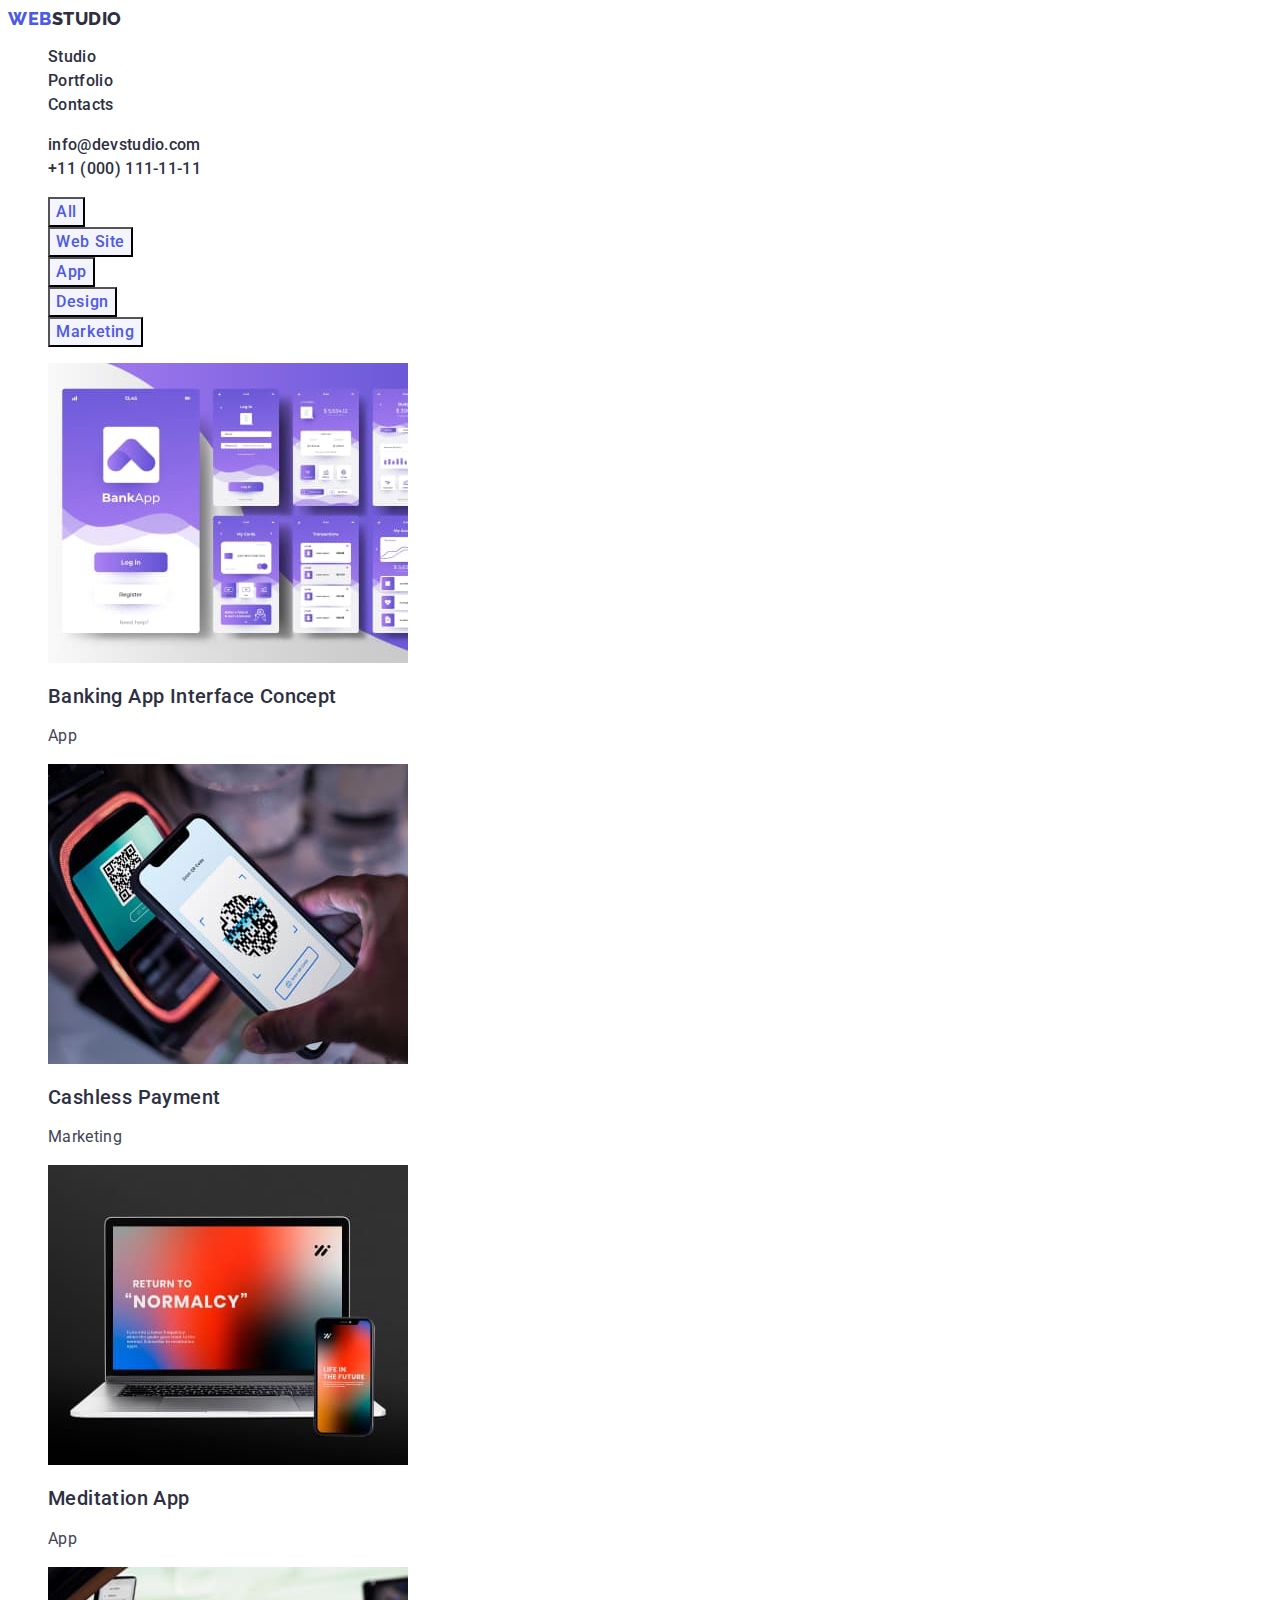
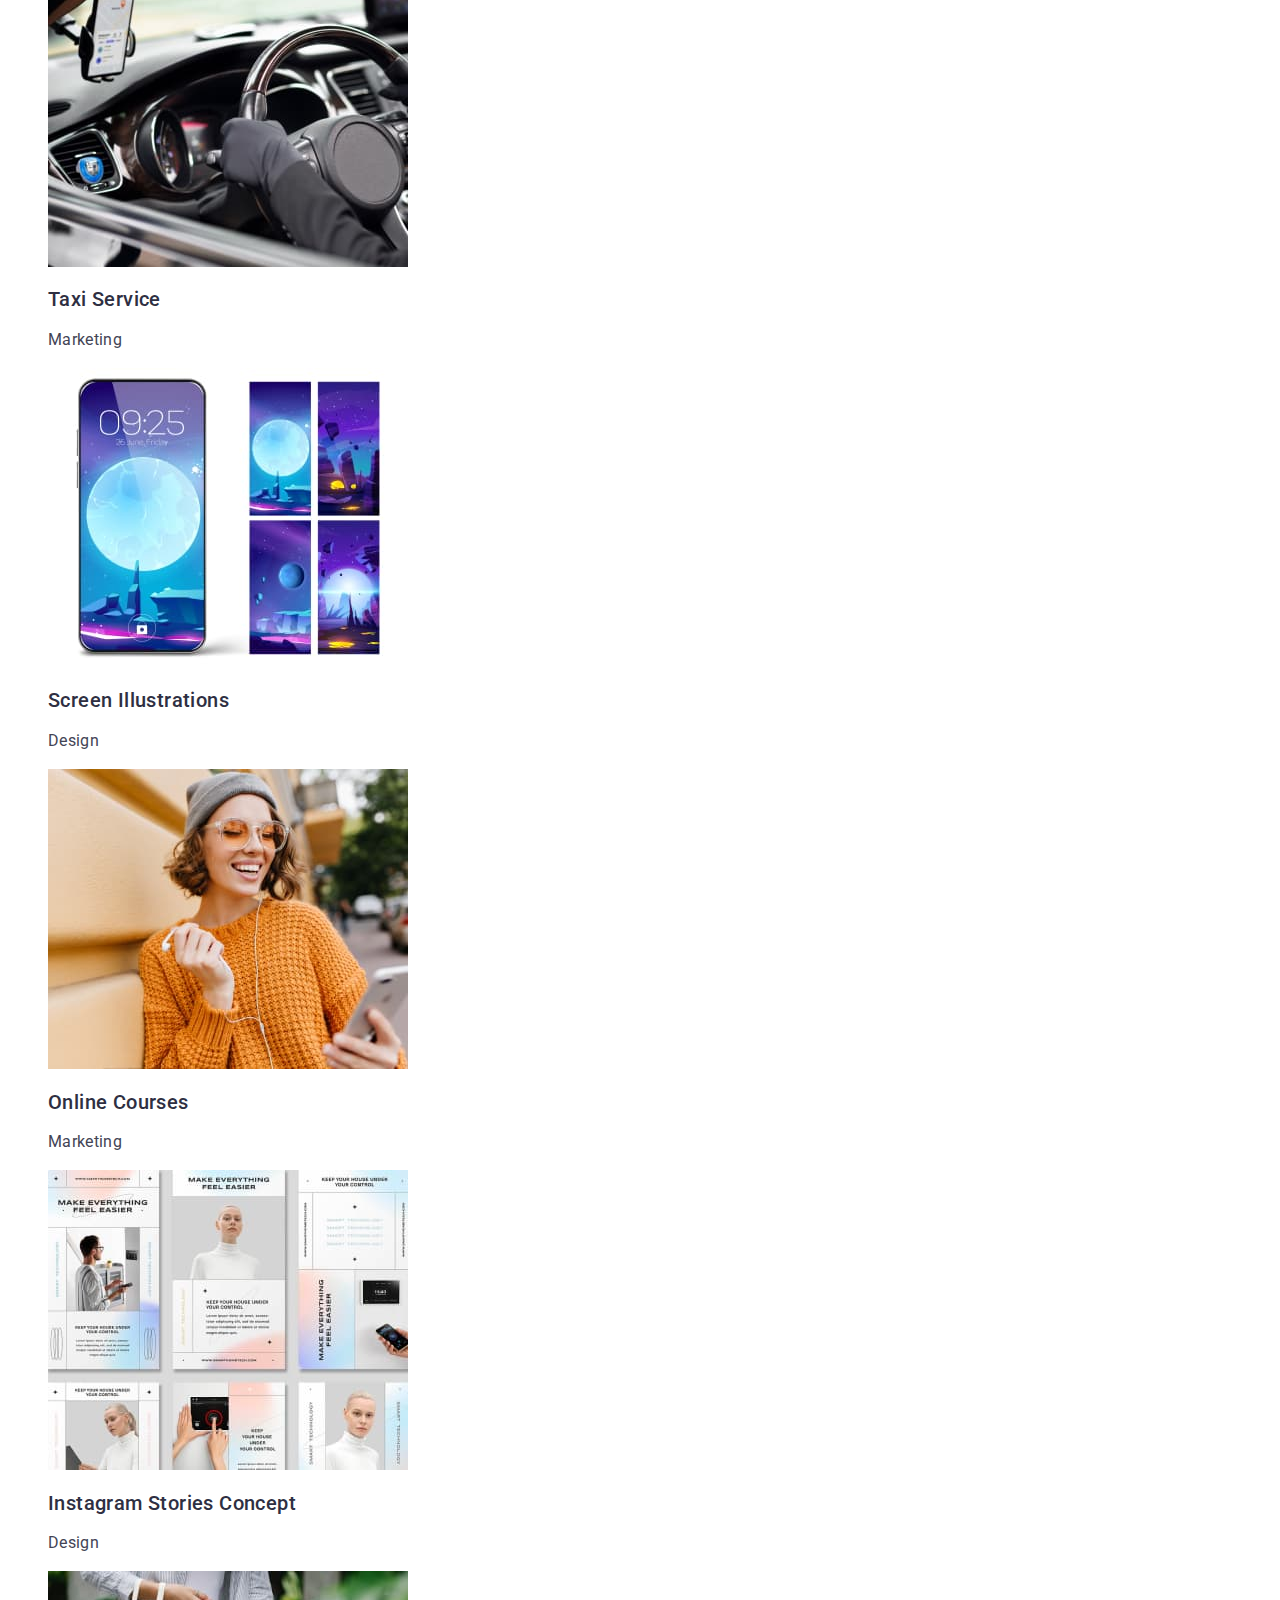
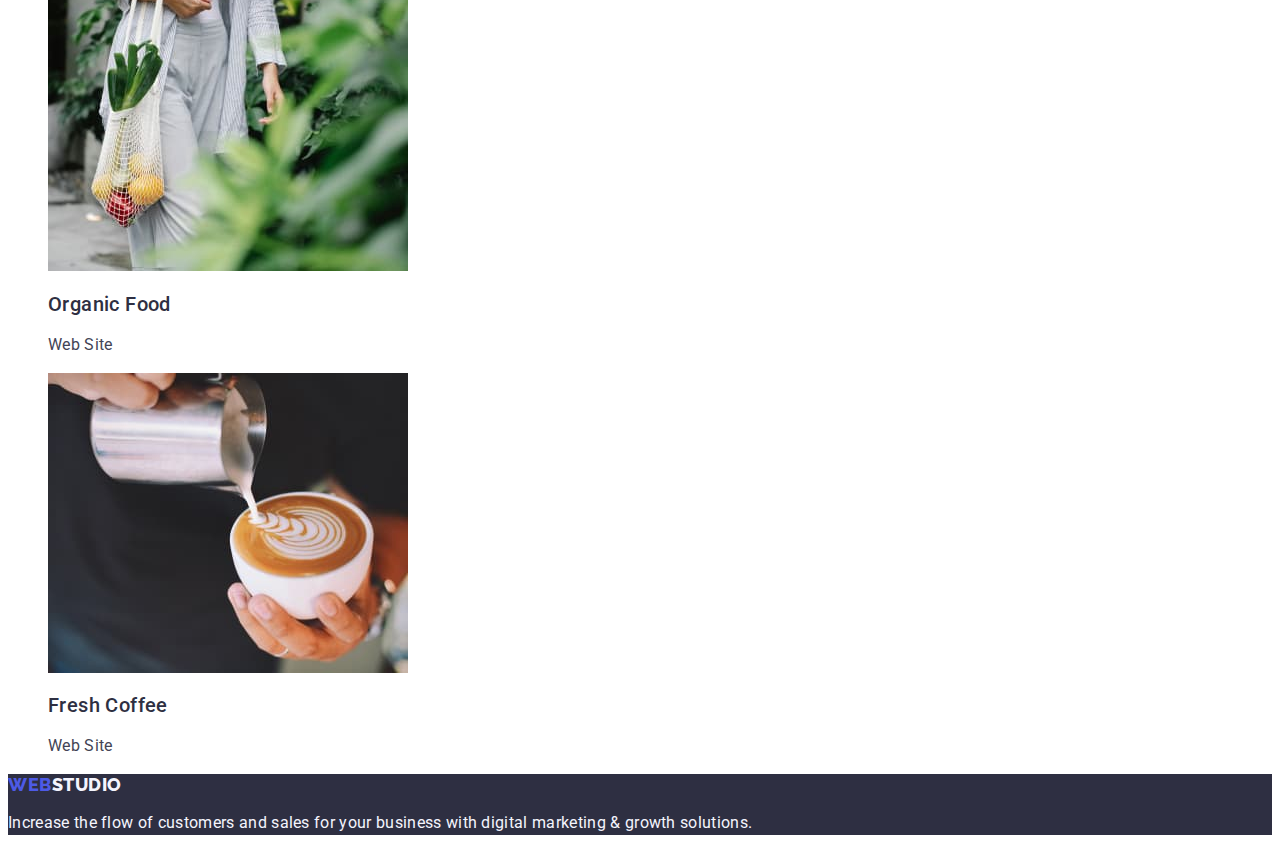
==== portfolio.html @ a1ed5e8e "more changes" ====
<!DOCTYPE html>
<html lang="en">
  <head>
    <meta charset="UTF-8" />
    <meta http-equiv="X-UA-Compatible" content="IE=edge" />
    <meta name="viewport" content="width=device-width, initial-scale=1.0" />
    <title>Document</title>
    <link rel="preconnect" href="https://fonts.googleapis.com" />
    <link rel="preconnect" href="https://fonts.gstatic.com" crossorigin />
    <link
      href="https://fonts.googleapis.com/css2?family=Raleway:wght@800&family=Roboto:wght@400;500;700;900&display=swap"
      rel="stylesheet"
    />
    <link rel="stylesheet" href="./сss/style.css" />
  </head>
  <body>
    <!-- HEADER  -->
    <header class="page-header">
      <nav class="page-navigation">
        <a class="link logo-link" href="./index.html">Web<span class="logo-part">Studio</span></a>
        <ul class="menu list">
          <li class="menu-item">
            <a class="menu-link link" href="./index.html">Studio</a>
          </li>
          <li class="menu-item">
            <a class="menu-link link" href="./portfolio.html">Portfolio</a>
          </li>
          <li class="menu-item">
            <a class="menu-link link" href="">Contacts</a>
          </li>
        </ul>
      </nav>
      <address class="address">
        <ul class="contact-info-list list">
          <li>
            <a class="menu-link mail link" href="mailto:info@devstudio.com"
              >info@devstudio.com</a
            >
          </li>
          <li>
            <a class="menu-link phone-number link" href="tel:+110001111111"
              >+11 (000) 111-11-11</a
            >
          </li>
        </ul>
      </address>
    </header>

    <!-- MAIN  -->
    <main>
      <section class="portfolio-services">
        <h1 class="main-title" hidden>Our Portfolio</h1>
        <ul class="portfolio-button-list list">
          <li class="portfolio-button-item">
            <button class="portfolio-button" type="button">All</button>
          </li>
          <li class="portfolio-button-item">
            <button class="portfolio-button" type="button">Web Site</button>
          </li>
          <li class="portfolio-button-item">
            <button class="portfolio-button" type="button">App</button>
          </li>
          <li class="portfolio-button-item">
            <button class="portfolio-button" type="button">Design</button>
          </li>
          <li class="portfolio-button-item">
            <button class="portfolio-button" type="button">Marketing</button>
          </li>
        </ul>
        <ul class="portfolio-services-list list">
          <li class="portfolio-services-list-item">
            <a class="link" href="">
              <img
                class="portfolio-image"
                src="./images/images-portfolio/row-1/banking-app.jpg"
                alt="visual sample of banking app"
                width="360"
                height="300"
              />
              <h2 class="portfolio-heading-two">
                Banking App Interface Concept
              </h2>
              <p class="description">App</p>
            </a>
          </li>
          <li class="portfolio-services-list-item">
            <a class="link" href="">
              <img
                class="portfolio-image"
                src="./images/images-portfolio/row-1/cashless-payment.jpg"
                alt="a man making payment via phone"
                width="360"
                height="300"
              />
              <h2 class="portfolio-heading-two">Cashless Payment</h2>
              <p class="description">Marketing</p>
            </a>
          </li>
          <li class="portfolio-services-list-item">
            <a class="link" href="">
              <img
                class="portfolio-image"
                src="./images/images-portfolio/row-1/meditation-app.jpg"
                alt="a picture of a laptop and a mobile phone"
                width="360"
                height="300"
              />
              <h2 class="portfolio-heading-two">Meditation App</h2>
              <p class="description">App</p>
            </a>
          </li>
          <li class="portfolio-services-list-item">
            <a class="link" href="">
              <img
                class="portfolio-image"
                src="./images/images-portfolio/row-2/taxi-service.jpg"
                alt="a picture of a steering wheel in a car"
                width="360"
                height="300"
              />
              <h2 class="portfolio-heading-two">Taxi Service</h2>
              <p class="description">Marketing</p>
            </a>
          </li>
          <li class="portfolio-services-list-item">
            <a class="link" href="">
              <img
                class="portfolio-image"
                src="./images/images-portfolio/row-2/screen-illustrations.jpg"
                alt="a picture showing different screen illustrations for a mobile phone"
                width="360"
                height="300"
              />
              <h2 class="portfolio-heading-two">Screen Illustrations</h2>
              <p class="description">Design</p>
            </a>
          </li>
          <li class="portfolio-services-list-item">
            <a class="link" href="">
              <img
                class="portfolio-image"
                src="./images/images-portfolio/row-2/online-courses.jpg"
                alt="a picture of woman holding her mobile phone"
                width="360"
                height="300"
              />
              <h2 class="portfolio-heading-two">Online Courses</h2>
              <p class="description">Marketing</p>
            </a>
          </li>
          <li class="portfolio-services-list-item">
            <a class="link" href="">
              <img
                class="portfolio-image"
                src="./images/images-portfolio/row-3/instagram-stories.jpg"
                alt="screenshots of instagram stories"
                width="360"
                height="300"
              />
              <h2 class="portfolio-heading-two">Instagram Stories Concept</h2>
              <p class="description">Design</p>
            </a>
          </li>
          <li class="portfolio-services-list-item">
            <a class="link" href="">
              <img
                class="portfolio-image"
                src="./images/images-portfolio/row-3/organic-food.jpg"
                alt="a woman carrying fresh vegetables and fruits"
                width="360"
                height="300"
              />
              <h2 class="portfolio-heading-two">Organic Food</h2>
              <p class="description">Web Site</p>
            </a>
          </li>
          <li class="portfolio-services-list-item">
            <a class="link" href="">
              <img
                class="portfolio-image"
                src="./images/images-portfolio/row-3/fresh-coffee.jpg"
                alt="a picture of a cup of coffee"
                width="360"
                height="300"
              />
              <h2 class="portfolio-heading-two">Fresh Coffee</h2>
              <p class="description">Web Site</p>
            </a>
          </li>
        </ul>
      </section>
    </main>

    <!-- FOOTER  -->
    <footer class="footer">
      <a class="link logo-link" href="./index.html"
        >Web<span class="logo-part-footer">Studio</span></a
      >
      <p class="description description-footer">
        Increase the flow of customers and sales for your business with digital
        marketing & growth solutions.
      </p>
    </footer>
  </body>
</html>
---- сss/style.css ----
:root {
 /* text colors */
  --logo-color: #4D5AE5;
  --primary-color-heading: #2E2F42;
  --secondary-color-par: #434455;
  
  /* fonts  */
  --primary-font: 'Roboto', sans-serif;
  --secondary-font: 'Raleway', sans-serif;
  
  
  /* background colors */
  --accent-color: #404BBF;
  --background-color: #FFFFFF
  
  }
  
  
  /* ============= Inherited features ============ */
  
  body {
      font-family: var(--primary-font);
      color: var(--secondary-color-par);
      background-color: var(--background-color);
      
  }
  /* ============= Default styles reset ============ */
  .list {
    list-style: none;
  }
  
  .link {
    text-decoration: none;
  }
  
  .address {
    font-style: normal 
  } 
  
  /* ================ Components ================== */
  
  .header-three {
  
  font-weight: 500;
  font-size: 20px;
  line-height: 1.2;
  letter-spacing: 0.02em;
  color: var(--primary-color-heading);
  
  }
  
  .header-three-align {
  text-align: center;
  }
  
  .description {
  font-weight: 400;
  font-size: 16px;
  line-height: 1.5;
  letter-spacing: 0.02em;
  color: var(--secondary-color-par);
  }
  
  .description-align {
    text-align: center;
  }
  
  .description-footer {
    color: #F4F4FD;
  }
  
  .logo-part-footer {
    color: #F4F4FD;
  }
  
  .logo-link {
    font-family: var(--secondary-font);
    font-style: normal;
    font-weight: 800;
    font-size: 18px;
    line-height: 1.17;
     letter-spacing: 0.03em;
    text-transform: uppercase;
      color: var(--logo-color);
    
    
    }
    
    .logo-part {
    
  font-family: var(--secondary-font);
  font-style: normal;
  font-weight: 800;
  font-size: 18px;
  line-height: 1.17;
  letter-spacing: 0.03em;
  text-transform: uppercase;
  color: var(--primary-color-heading);
  
    }
    
  
  /* =============== HEADER =============== */
  
  
  
  .menu-link {
  width: 66px;
  height: 24px;
  font-weight: 500;
  font-size: 16px;
  line-height: 1.5;
  letter-spacing: 0.02em;
  color: var(--primary-color-heading);
  }
  
  .menu-link:hover,
  .menu-link:focus {
  color: var(--accent-color);
  }
  
  .phone-number .mail {
  font-weight: 400;
  font-size: 16px;
  line-height: 1.5;
  letter-spacing: 0.02em;
  color: var(--secondary-color-par);
  
  }
  
  .phone-number:hover,
  .phone-number:focus {
    color: var(--accent-color);
  }
  
  .mail:hover,
  .mail:focus {
    color: var(--accent-color);
  }
  
  /* ============ HERO ============== */
  
  .hero {
    background-color: #2E2F42; 
  }
  
  .main-title {
    font-weight: 700;
    font-size: 56px;
    line-height: 1.07;
    text-align: center;
    letter-spacing: 0.02em;
    color: #ffffff; 
  }
  
  .hero-btn {
  font-family: var(--primary-font);
  background-color: #4D5AE5;
  font-weight: 500;
  font-size: 16px;
  line-height: 1.5;
  display: flex;
  align-items: center;
  letter-spacing: 0.04em;
  color:#ffffff;
  cursor: pointer;
  }
  
  .hero-btn:hover,
  .hero-btn:focus {
  background-color: var(--accent-color);
  color: var(--background-color);
  }
  
  /* ================= BENEFITS ================= */
  
  /* ==================== Our Works ==================== */
  .header-two {
  font-weight: 700;
  font-size: 36px;
  line-height: 1.11;
  text-align: center;
  letter-spacing: 0.02em;
  text-transform: capitalize;
  color: var(--primary-color-heading);
  }
  
  /* ================ Our Employees ================ */
  .section-employees {
    background-color: #F4F4FD;
  }
  
  .section-employee-list-item {
    background-color: #FFFFFF;
    
  }
  
  /* =================== FOOTER ================== */
  .footer {
    background-color: #2E2F42; 
  }
  
  /* ************** PORTFOLIO PAGE ************** */
  
  .portfolio-button {
  font-family: var(--primary-font);
  background-color: #F4F4FD;;
  font-weight: 500;
  font-size: 16px;
  line-height: 1.5;
  display: flex;
  align-items: center;
  text-align: center;
  letter-spacing: 0.04em;
  color: #4D5AE5;
  cursor: pointer;
  }
  
  .portfolio-button:hover,
  .portfolio-button:focus {
    background-color: var(--accent-color);
    color: var(--background-color);
  }
  
  .portfolio-heading-two {
  font-weight: 500;
  font-size: 20px;
  line-height: 1.2;
  letter-spacing: 0.02em;
  color: var(--primary-color-heading);
  }
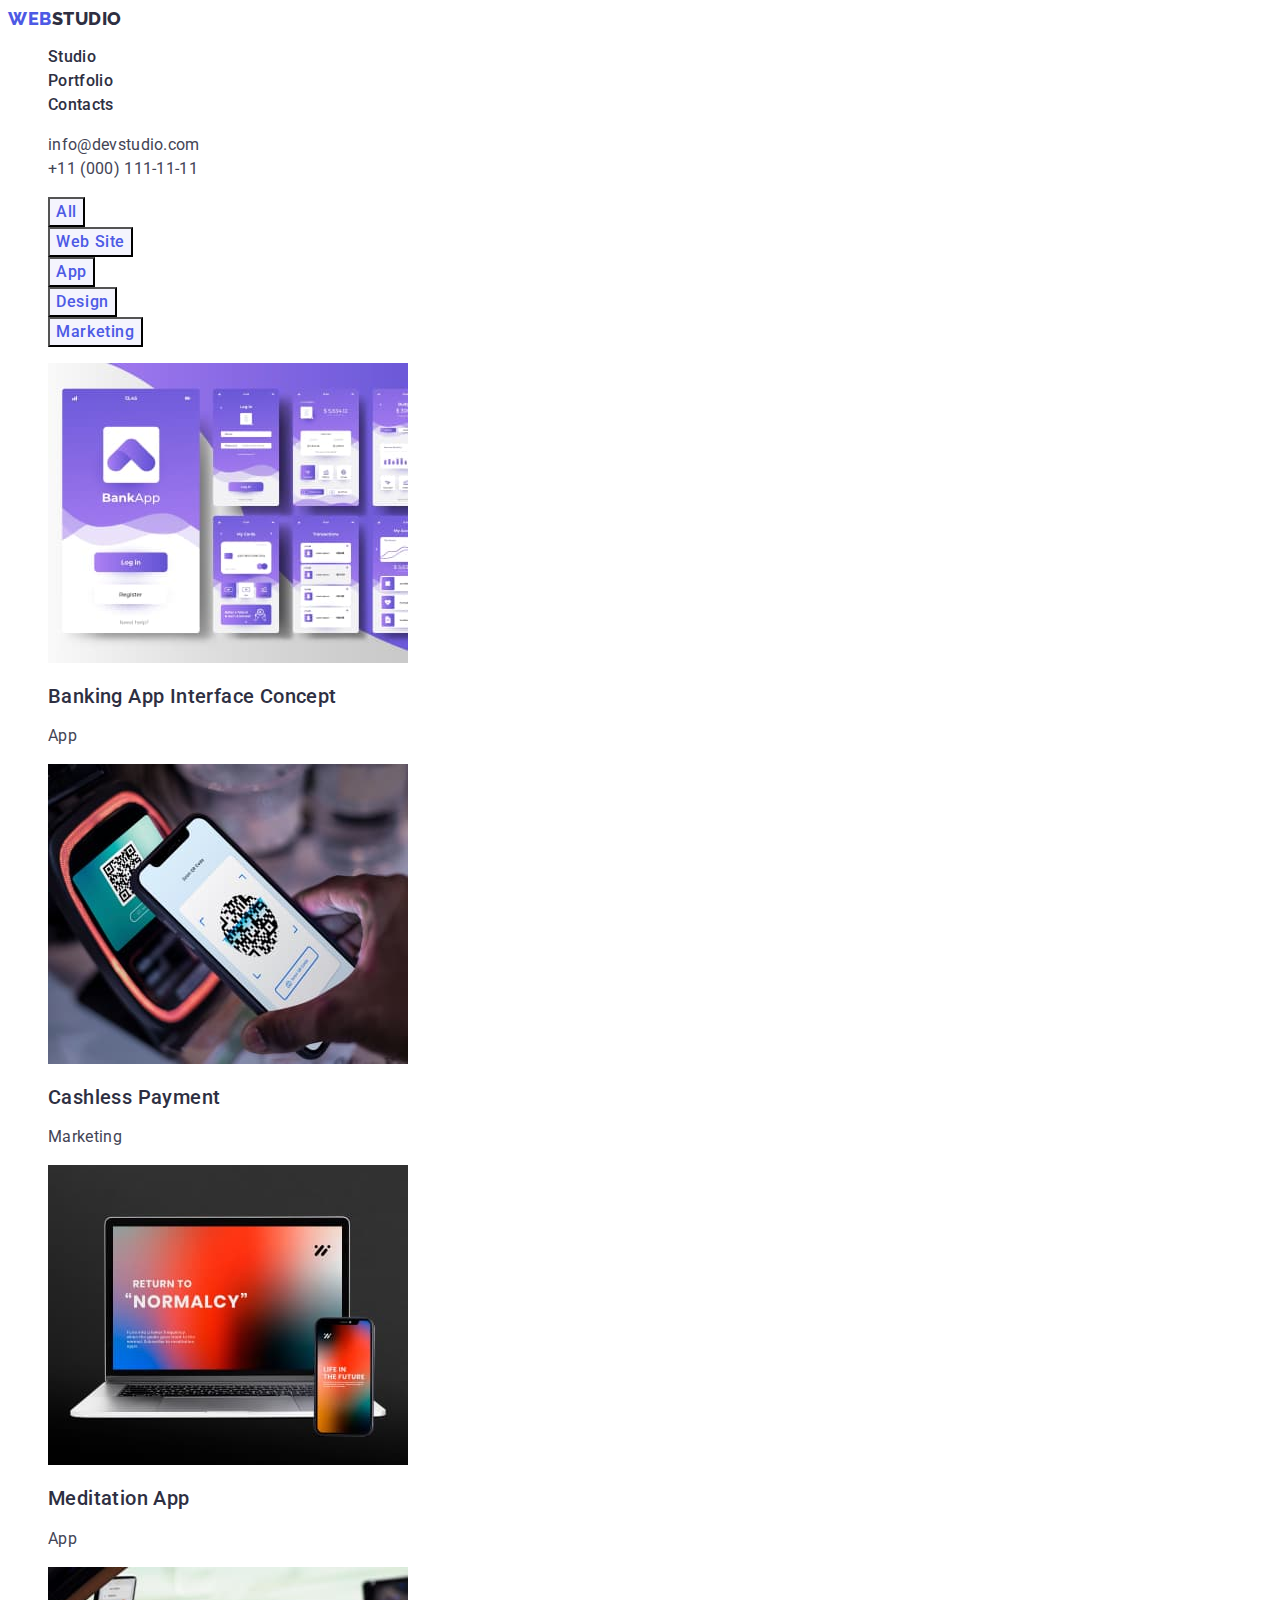
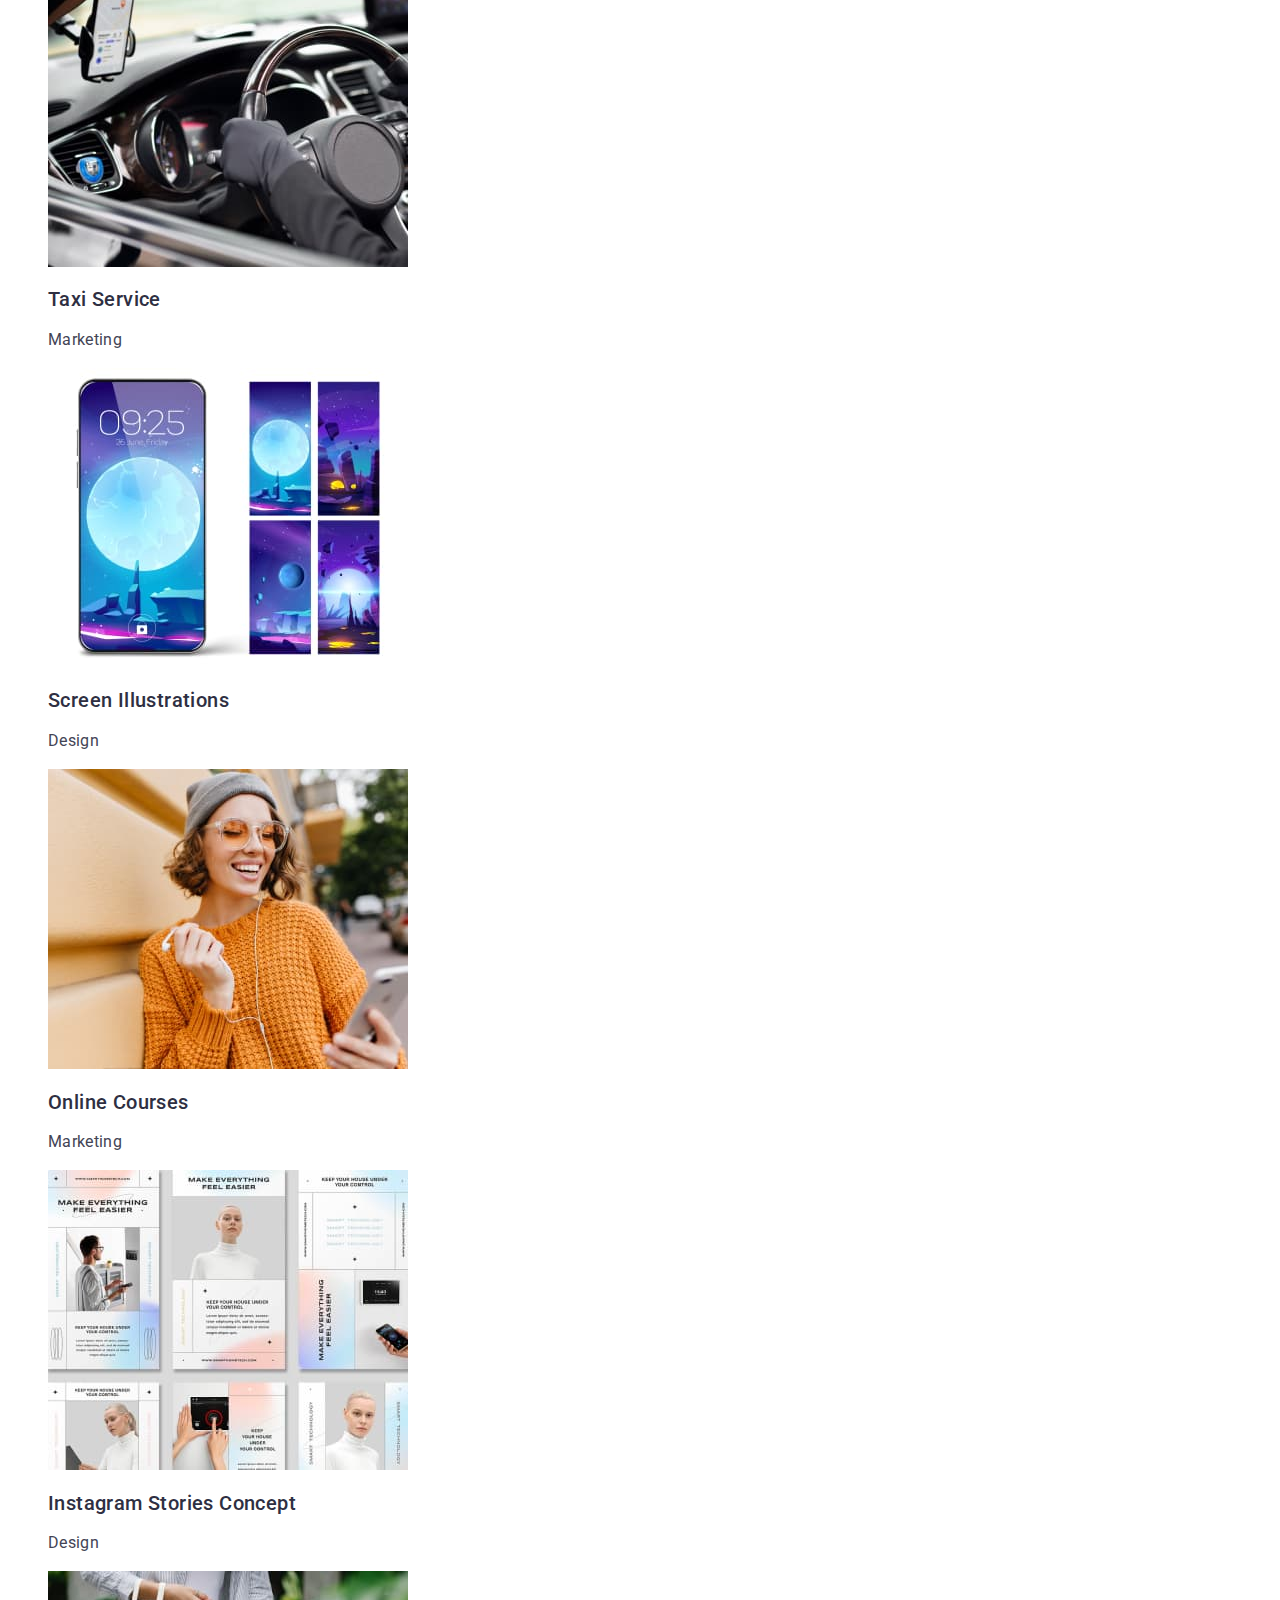
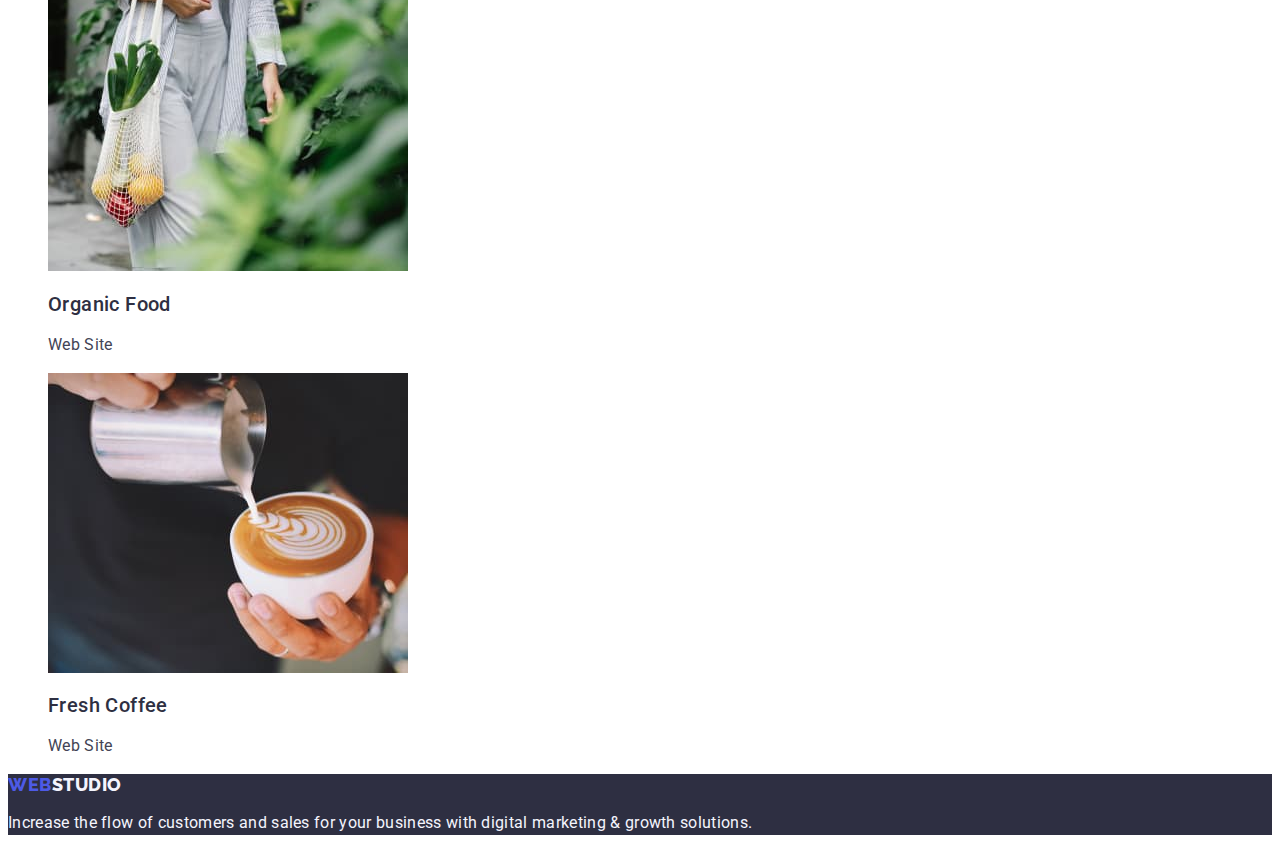
==== commit a4843209: "changessss" ====
--- a/portfolio.html
+++ b/portfolio.html
@@ -11,7 +11,7 @@
       href="https://fonts.googleapis.com/css2?family=Raleway:wght@800&family=Roboto:wght@400;500;700;900&display=swap"
       rel="stylesheet"
     />
-    <link rel="stylesheet" href="./сss/style.css" />
+    <link rel="stylesheet" href="./сss/styles.css" />
   </head>
   <body>
     <!-- HEADER  -->
--- a/сss/styles.css
+++ b/сss/styles.css
@@ -0,0 +1,239 @@
+ 
+ :root {
+ /* text colors */
+  --logo-color: #4D5AE5;
+  --primary-color-heading: #2E2F42;
+  --secondary-color-par: #434455;
+  
+  /* fonts  */
+  --primary-font: 'Roboto', sans-serif;
+  --secondary-font: 'Raleway', sans-serif;
+  
+  
+  /* background colors */
+  --accent-color: #404BBF;
+  --background-color: #FFFFFF
+  
+  }
+  
+  
+  /* ============= Inherited features ============ */
+  
+  body {
+      font-family: var(--primary-font);
+      color: var(--secondary-color-par);
+      background-color: var(--background-color);
+      
+  }
+  /* ============= Default styles reset ============ */
+  .list {
+    list-style: none;
+  }
+  
+  .link {
+    text-decoration: none;
+  }
+  
+  .address {
+    font-style: normal 
+  } 
+  
+  /* ================ Components ================== */
+  
+  .header-three {
+  
+  font-weight: 500;
+  font-size: 20px;
+  line-height: 1.2;
+  letter-spacing: 0.02em;
+  color: var(--primary-color-heading);
+  
+  }
+  
+  .header-three-align {
+  text-align: center;
+  }
+  
+  .description {
+  font-weight: 400;
+  font-size: 16px;
+  line-height: 1.5;
+  letter-spacing: 0.02em;
+  color: var(--secondary-color-par);
+  }
+  
+  .description-align {
+    text-align: center;
+  }
+  
+  .description-footer {
+    color: #F4F4FD;
+  }
+  
+  .logo-part-footer {
+    color: #F4F4FD;
+  }
+  
+  .logo-link {
+    font-family: var(--secondary-font);
+    font-style: normal;
+    font-weight: 800;
+    font-size: 18px;
+    line-height: 1.17;
+     letter-spacing: 0.03em;
+    text-transform: uppercase;
+      color: var(--logo-color);
+    
+    
+    }
+    
+    .logo-part {
+    
+  font-family: var(--secondary-font);
+  font-style: normal;
+  font-weight: 800;
+  font-size: 18px;
+  line-height: 1.17;
+  letter-spacing: 0.03em;
+  text-transform: uppercase;
+  color: var(--primary-color-heading);
+  
+    }
+    
+  
+  /* =============== HEADER =============== */
+  
+  
+  
+  .menu-link {
+  width: 66px;
+  height: 24px;
+  font-weight: 500;
+  font-size: 16px;
+  line-height: 1.5;
+  letter-spacing: 0.02em;
+  color: var(--primary-color-heading);
+  }
+  
+  .menu-link:hover,
+  .menu-link:focus {
+  color: var(--accent-color);
+  }
+  
+  .phone-number, .mail {
+  font-weight: 400;
+  font-size: 16px;
+  line-height: 1.5;
+  letter-spacing: 0.02em;
+  color: var(--secondary-color-par);
+  
+  }
+  
+  .phone-number:hover,
+  .phone-number:focus {
+    color: var(--accent-color);
+  }
+  
+  .mail:hover,
+  .mail:focus {
+    color: var(--accent-color);
+  }
+  
+  /* ============ HERO ============== */
+  
+  .hero {
+    background-color: #2E2F42; 
+  }
+  
+  .main-title {
+    font-weight: 700;
+    font-size: 56px;
+    line-height: 1.07;
+    text-align: center;
+    letter-spacing: 0.02em;
+    color: #ffffff; 
+  }
+  
+  .hero-btn {
+  font-family: var(--primary-font);
+  background-color: #4D5AE5;
+  font-weight: 500;
+  font-size: 16px;
+  line-height: 1.5;
+  display: flex;
+  align-items: center;
+  letter-spacing: 0.04em;
+  color:#ffffff;
+  cursor: pointer;
+  }
+  
+  .hero-btn:hover,
+  .hero-btn:focus {
+  background-color: var(--accent-color);
+  color: var(--background-color);
+  }
+  
+  /* ================= BENEFITS ================= */
+  
+  /* ==================== Our Works ==================== */
+  .header-two {
+  font-weight: 700;
+  font-size: 36px;
+  line-height: 1.11;
+  text-align: center;
+  letter-spacing: 0.02em;
+  text-transform: capitalize;
+  color: var(--primary-color-heading);
+  }
+  
+  /* ================ Our Employees ================ */
+  .section-employees {
+    background-color: #F4F4FD;
+  }
+  
+  .section-employee-list-item {
+    background-color: #FFFFFF;
+    
+  }
+  
+  /* =================== FOOTER ================== */
+  .footer {
+    background-color: #2E2F42; 
+  }
+  
+  /* ************** PORTFOLIO PAGE ************** */
+  
+  .portfolio-button {
+  font-family: var(--primary-font);
+  background-color: #F4F4FD;;
+  font-weight: 500;
+  font-size: 16px;
+  line-height: 1.5;
+  display: flex;
+  align-items: center;
+  text-align: center;
+  letter-spacing: 0.04em;
+  color: #4D5AE5;
+  cursor: pointer;
+  }
+  
+  .portfolio-button:hover,
+  .portfolio-button:focus {
+    background-color: var(--accent-color);
+    color: var(--background-color);
+  }
+  
+  .portfolio-heading-two {
+  font-weight: 500;
+  font-size: 20px;
+  line-height: 1.2;
+  letter-spacing: 0.02em;
+  color: var(--primary-color-heading);
+  }
+  
+  
+  
+  
+  
+  
+  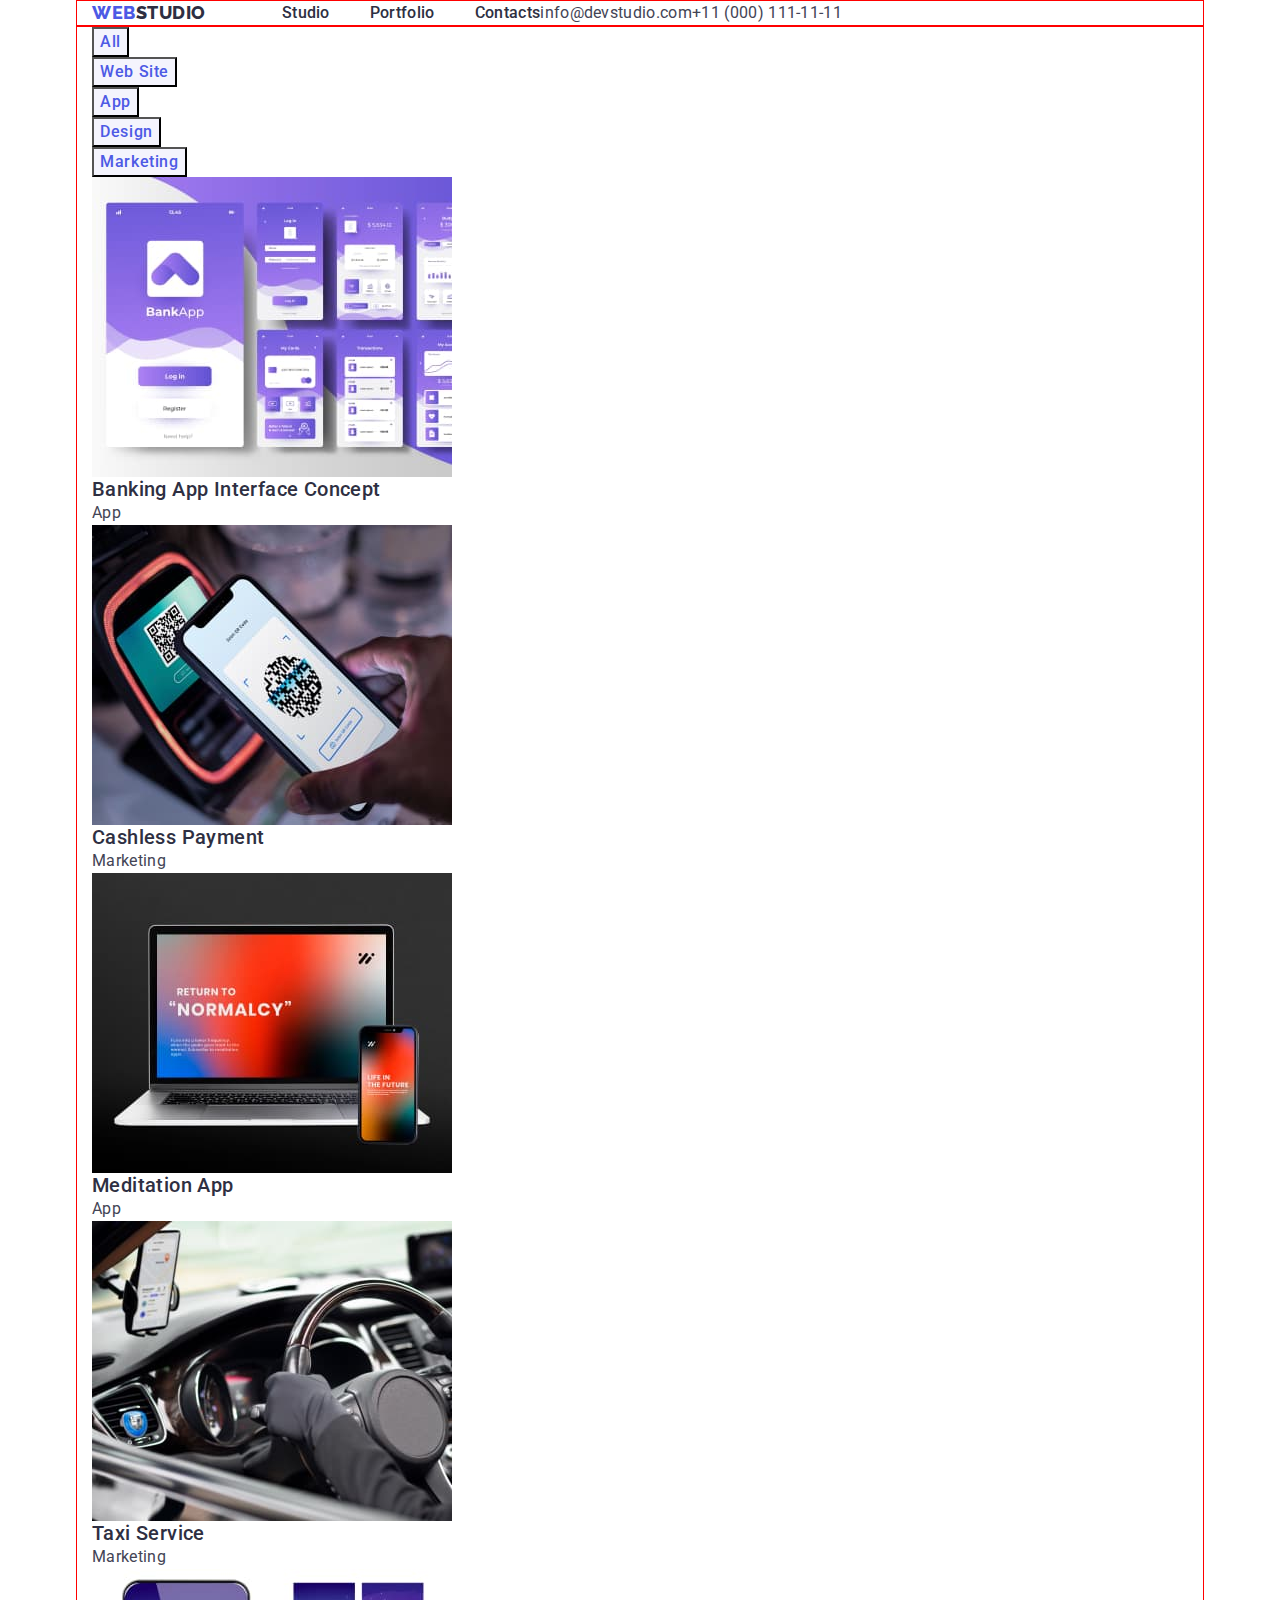
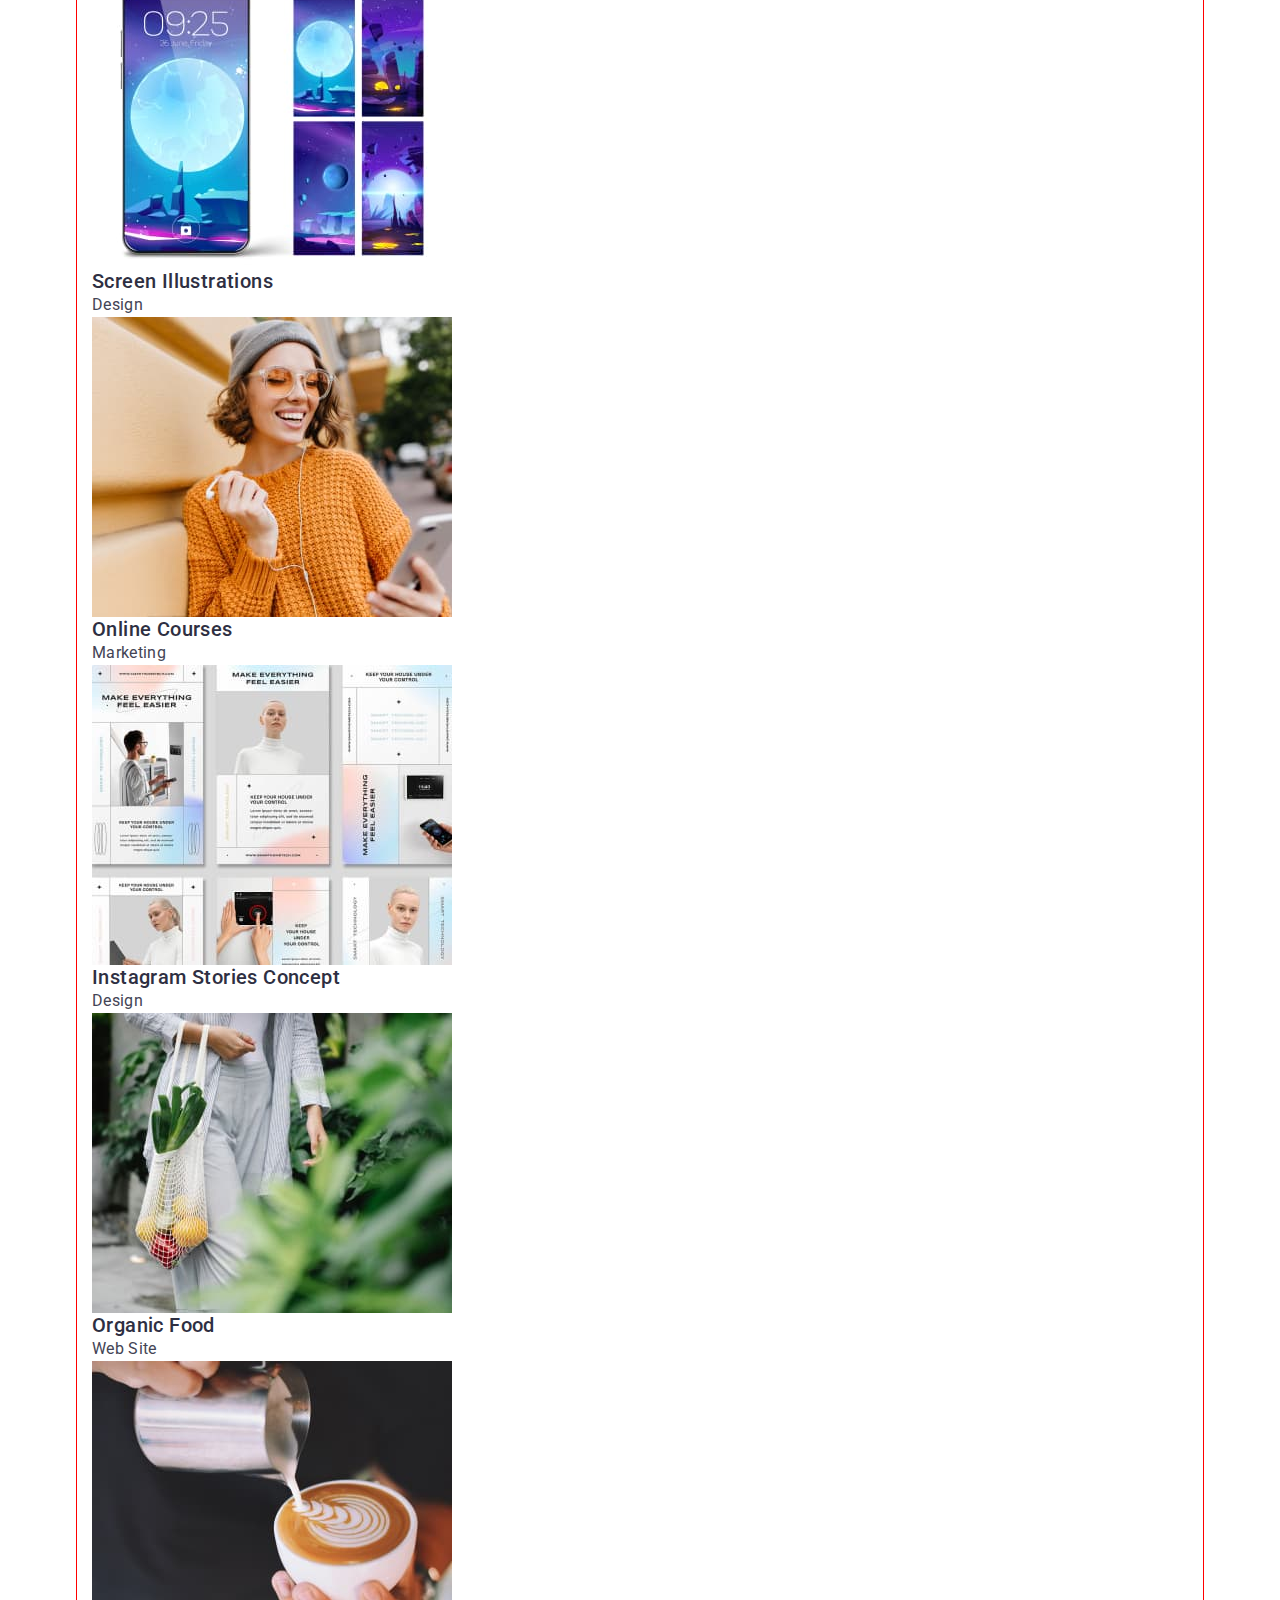
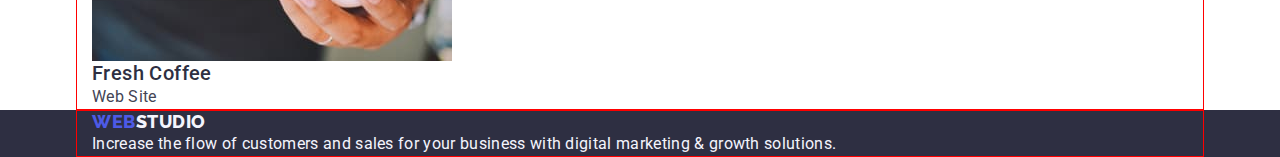
==== commit 3666aeb3: "header" ====
--- a/portfolio.html
+++ b/portfolio.html
@@ -11,13 +11,20 @@
       href="https://fonts.googleapis.com/css2?family=Raleway:wght@800&family=Roboto:wght@400;500;700;900&display=swap"
       rel="stylesheet"
     />
-    <link rel="stylesheet" href="./сss/styles.css" />
+    <link
+      rel="stylesheet"
+      href="https://cdn.jsdelivr.net/npm/modern-normalize@1.1.0/modern-normalize.min.css"
+    />
+    <link rel="stylesheet" href="./css/styles.css" />
   </head>
   <body>
     <!-- HEADER  -->
     <header class="page-header">
+     <div class="container page-header-container">
       <nav class="page-navigation">
-        <a class="link logo-link" href="./index.html">Web<span class="logo-part">Studio</span></a>
+        <a class="link logo-link" href="./index.html"
+          >Web<span class="logo-part">Studio</span></a
+        >
         <ul class="menu list">
           <li class="menu-item">
             <a class="menu-link link" href="./index.html">Studio</a>
@@ -31,24 +38,26 @@
         </ul>
       </nav>
       <address class="address">
-        <ul class="contact-info-list list">
+        <ul class="menu list">
           <li>
-            <a class="menu-link mail link" href="mailto:info@devstudio.com"
+            <a class="contact-info link" href="mailto:info@devstudio.com"
               >info@devstudio.com</a
             >
           </li>
           <li>
-            <a class="menu-link phone-number link" href="tel:+110001111111"
+            <a class="contact-info link" href="tel:+110001111111"
               >+11 (000) 111-11-11</a
             >
           </li>
         </ul>
       </address>
+    </div>
     </header>
 
     <!-- MAIN  -->
     <main>
       <section class="portfolio-services">
+        <div class="container">
         <h1 class="main-title" hidden>Our Portfolio</h1>
         <ul class="portfolio-button-list list">
           <li class="portfolio-button-item">
@@ -188,11 +197,13 @@
             </a>
           </li>
         </ul>
+      </div>
       </section>
     </main>
 
     <!-- FOOTER  -->
     <footer class="footer">
+      <div class="container">
       <a class="link logo-link" href="./index.html"
         >Web<span class="logo-part-footer">Studio</span></a
       >
@@ -200,6 +211,8 @@
         Increase the flow of customers and sales for your business with digital
         marketing & growth solutions.
       </p>
+    </div>
     </footer>
+
   </body>
 </html>
--- a/css/styles.css
+++ b/css/styles.css
@@ -0,0 +1,292 @@
+ 
+ :root {
+ /* text colors */
+  --logo-color: #4D5AE5;
+  --primary-color-heading: #2E2F42;
+  --secondary-color-par: #434455;
+  
+  /* fonts  */
+  --primary-font: 'Roboto', sans-serif;
+  --secondary-font: 'Raleway', sans-serif;
+  
+  
+  /* background colors */
+  --accent-color: #404BBF;
+  --background-color: #FFFFFF
+  
+  }
+  
+  
+  /* ============= Inherited features ============ */
+  
+  body {
+      font-family: var(--primary-font);
+      color: var(--secondary-color-par);
+      background-color: var(--background-color);
+      
+  }
+  /* ============= Default styles reset ============ */
+  .list {
+    list-style: none;
+  }
+  
+  .link {
+    text-decoration: none;
+  }
+  
+  .address {
+    font-style: normal 
+  } 
+
+  h1,
+  h2,
+  h3,
+  h4,
+  h5,
+  h6,
+  p {
+    margin-top: 0;
+    margin-bottom: 0;
+  }
+
+  ol,
+  ul {
+    margin-top: 0;
+    margin-bottom: 0;
+    padding-left: 0;
+  }
+
+  img {
+    display: block;
+  }
+
+  button {
+    cursor: pointer;
+  }
+
+  .container {
+    width: 1128px;
+    margin-left: auto;
+    margin-right: auto;
+    padding-left: 15px;
+    padding-right: 15px;
+    border: 1px red solid;
+  }
+  
+  /* ================ Components ================== */
+  
+  .header-three {
+  
+  font-weight: 500;
+  font-size: 20px;
+  line-height: 1.2;
+  letter-spacing: 0.02em;
+  color: var(--primary-color-heading);
+  
+  }
+  
+  .header-three-align {
+  text-align: center;
+  }
+  
+  .description {
+  font-weight: 400;
+  font-size: 16px;
+  line-height: 1.5;
+  letter-spacing: 0.02em;
+  color: var(--secondary-color-par);
+  }
+  
+  .description-align {
+    text-align: center;
+  }
+  
+  .description-footer {
+    color: #F4F4FD;
+  }
+  
+  .logo-part-footer {
+    color: #F4F4FD;
+  }
+  
+  .logo-link {
+    font-family: var(--secondary-font);
+    font-style: normal;
+    font-weight: 800;
+    font-size: 18px;
+    line-height: 1.17;
+    letter-spacing: 0.03em;
+    text-transform: uppercase;
+    color: var(--logo-color);
+    
+    
+    }
+    
+    .logo-part {
+    
+  font-family: var(--secondary-font);
+  font-style: normal;
+  font-weight: 800;
+  font-size: 18px;
+  line-height: 1.17;
+  letter-spacing: 0.03em;
+  text-transform: uppercase;
+  color: var(--primary-color-heading);
+  
+    }
+    
+  
+  /* =============== HEADER =============== */
+  
+  .page-header-container {
+    display: flex;
+    align-items: center;
+  }
+
+  .page-navigation {
+    display: flex;
+    align-items: center;
+  }
+
+  .menu {
+    display: flex;
+    align-items: center;
+     }
+
+     .logo-link {
+      margin-right: 76px;
+     }
+
+     .menu-item:not(:last-child) {
+      margin-right: 40px;
+     }
+
+ 
+  .menu-link {
+  width: 66px;
+  height: 24px;
+  font-weight: 500;
+  font-size: 16px;
+  line-height: 1.5;
+  letter-spacing: 0.02em;
+  color: var(--primary-color-heading);
+  }
+  
+  .menu-link:hover,
+  .menu-link:focus {
+  color: var(--accent-color);
+  }
+  
+  .contact-info {
+  font-weight: 400;
+  font-size: 16px;
+  line-height: 1.5;
+  letter-spacing: 0.02em;
+  color: var(--secondary-color-par);
+ 
+  
+  }
+  
+  .contact-info:hover,
+  .contact-info:focus {
+    color: var(--accent-color);
+  }
+    
+  /* ============ HERO ============== */
+  
+  .hero {
+    background-color: #2E2F42; 
+  }
+  
+  .main-title {
+    font-weight: 700;
+    font-size: 56px;
+    line-height: 1.07;
+    text-align: center;
+    letter-spacing: 0.02em;
+    color: #ffffff; 
+  }
+  
+  .hero-btn {
+  font-family: var(--primary-font);
+  background-color:  #4D5AE5;
+  font-weight: 500;
+  font-size: 16px;
+  line-height: 1.5;
+  display: flex;
+  align-items: center;
+  letter-spacing: 0.04em;
+  color:#ffffff;
+ 
+  }
+  
+  .hero-btn:hover,
+  .hero-btn:focus {
+  background-color: var(--accent-color);
+  color: var(--background-color);
+  }
+  
+  /* ================= BENEFITS ================= */
+  
+  /* ==================== Our Works ==================== */
+  .header-two {
+  font-weight: 700;
+  font-size: 36px;
+  line-height: 1.11;
+  text-align: center;
+  letter-spacing: 0.02em;
+  text-transform: capitalize;
+  color: var(--primary-color-heading);
+  }
+  
+  /* ================ Our Employees ================ */
+  .section-employees {
+    background-color: #F4F4FD;
+  }
+  
+  .section-employee-list-item {
+    background-color: #FFFFFF;
+    
+  }
+  
+  /* =================== FOOTER ================== */
+  .footer {
+    background-color: #2E2F42; 
+  }
+  
+  /* ************** PORTFOLIO PAGE ************** */
+  
+  .portfolio-button {
+  font-family: var(--primary-font);
+  background-color: #F4F4FD;;
+  font-weight: 500;
+  font-size: 16px;
+  line-height: 1.5;
+  display: flex;
+  align-items: center;
+  text-align: center;
+  letter-spacing: 0.04em;
+  color: #4D5AE5;
+
+  }
+  
+  .portfolio-button:hover,
+  .portfolio-button:focus {
+    background-color: var(--accent-color);
+    color: var(--background-color);
+  }
+  
+  .portfolio-heading-two {
+  font-weight: 500;
+  font-size: 20px;
+  line-height: 1.2;
+  letter-spacing: 0.02em;
+  color: var(--primary-color-heading);
+  }
+  
+  
+  
+  
+  
+  
+  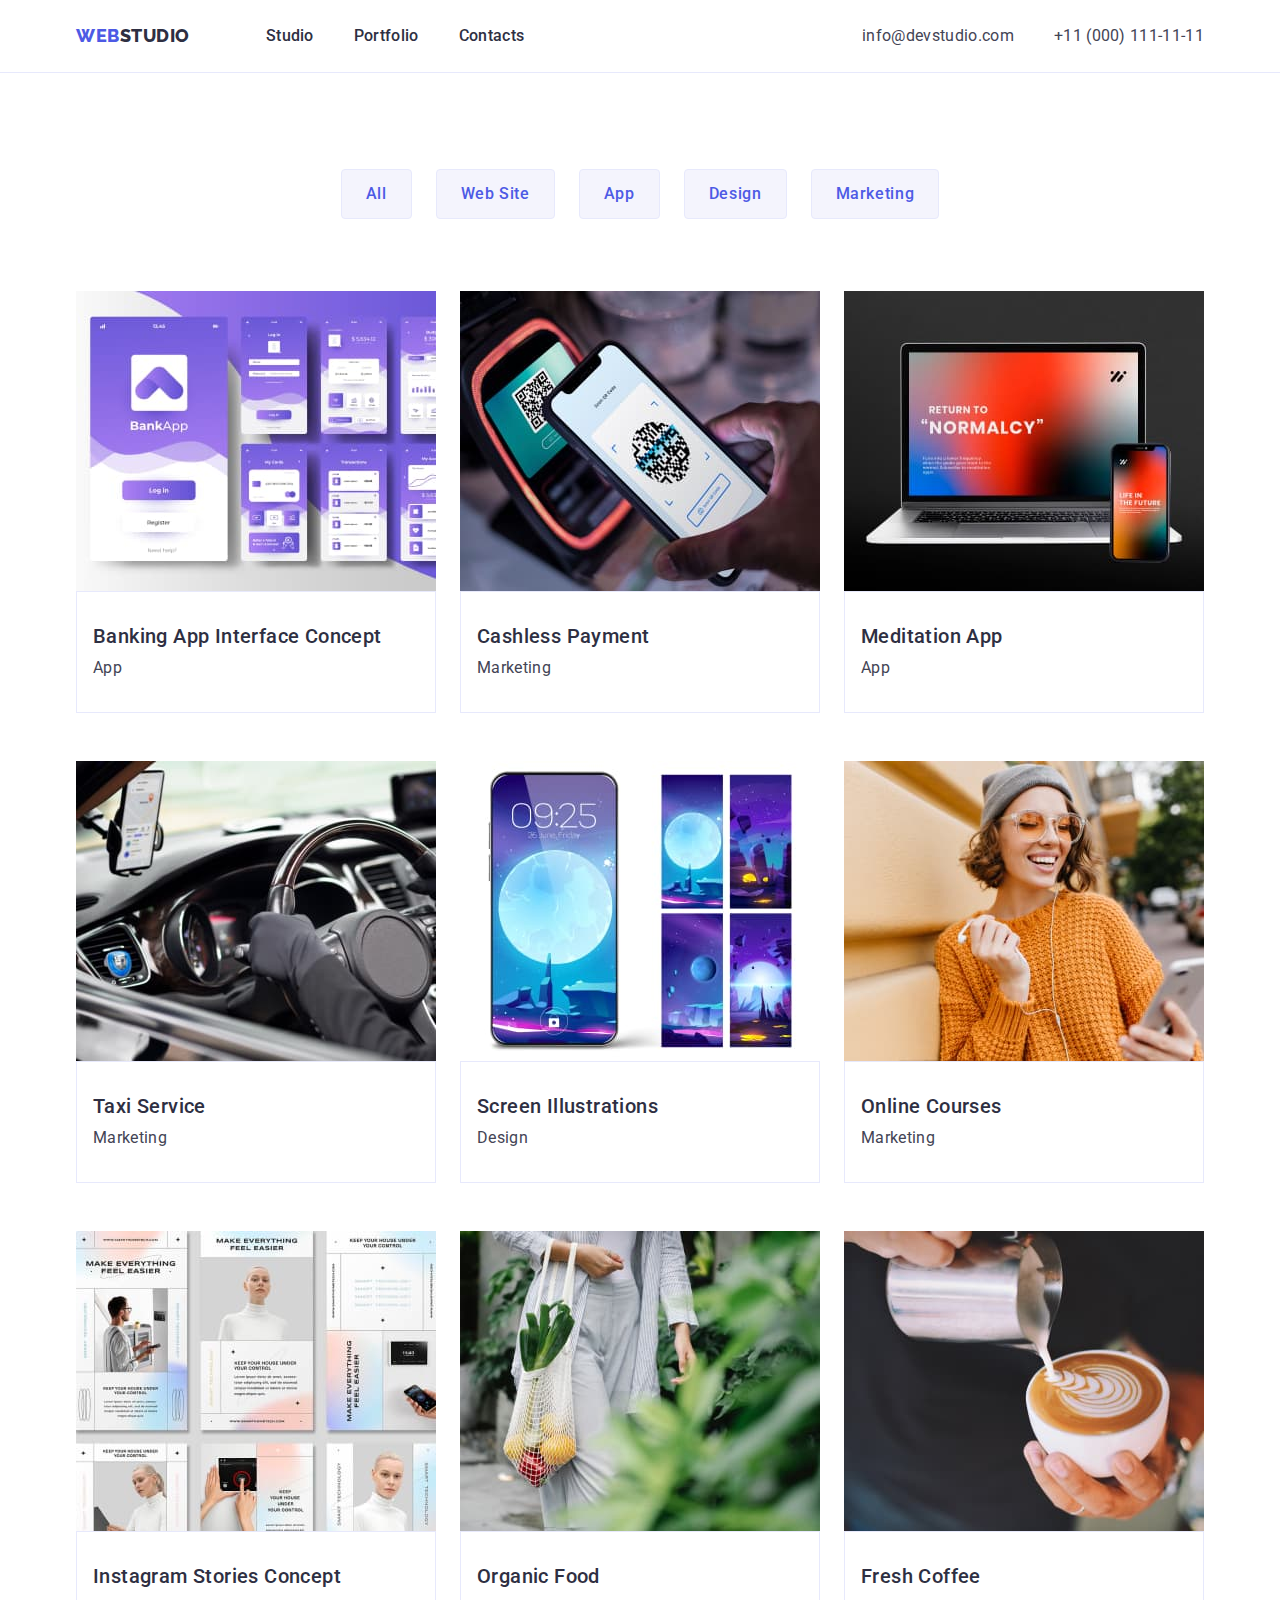
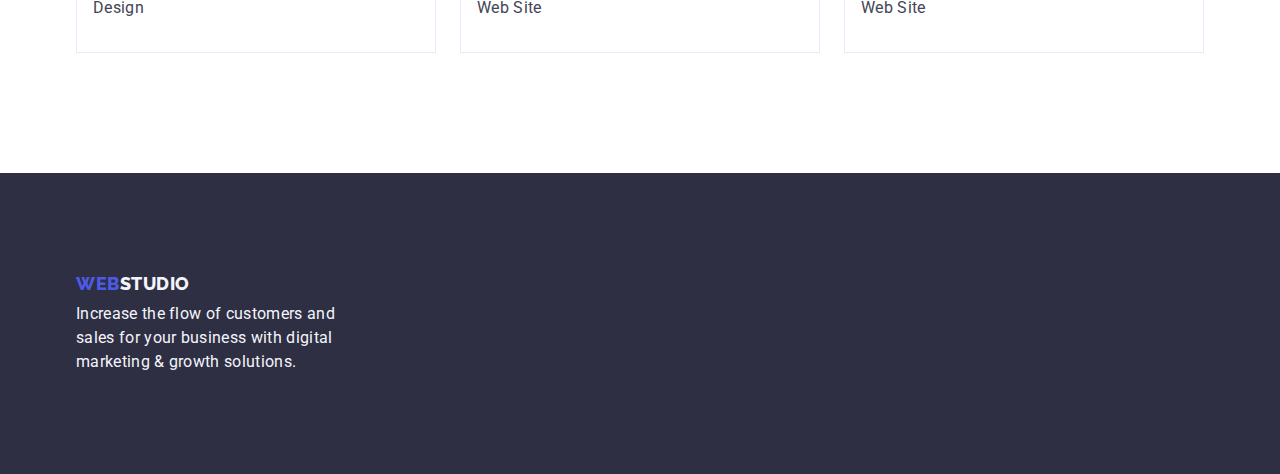
==== commit e58b0fad: "Final version HW3" ====
--- a/portfolio.html
+++ b/portfolio.html
@@ -20,34 +20,20 @@
   <body>
     <!-- HEADER  -->
     <header class="page-header">
-     <div class="container page-header-container">
+      <div class="container page-header-container">
       <nav class="page-navigation">
-        <a class="link logo-link" href="./index.html"
-          >Web<span class="logo-part">Studio</span></a
-        >
+        <a class="logo-link link" href="./index.html">Web<span class="logo-part">Studio</span></a>
         <ul class="menu list">
-          <li class="menu-item">
-            <a class="menu-link link" href="./index.html">Studio</a>
-          </li>
-          <li class="menu-item">
-            <a class="menu-link link" href="./portfolio.html">Portfolio</a>
-          </li>
-          <li class="menu-item">
-            <a class="menu-link link" href="">Contacts</a>
-          </li>
+          <li class="menu-item"><a class="menu-link link" href="./index.html">Studio</a>
+          </li>
+          <li class="menu-item"><a class="menu-link link" href="./portfolio.html">Portfolio</a></li>
+          <li class="menu-item"><a class="menu-link link" href="">Contacts</a></li>
         </ul>
       </nav>
       <address class="address">
         <ul class="menu list">
-          <li>
-            <a class="contact-info link" href="mailto:info@devstudio.com"
-              >info@devstudio.com</a
-            >
-          </li>
-          <li>
-            <a class="contact-info link" href="tel:+110001111111"
-              >+11 (000) 111-11-11</a
-            >
+          <li class="menu-address-mail"><a class="contact-info link" href="mailto:info@devstudio.com">info@devstudio.com</a></li>
+          <li class="menu-address-tel"><a class="contact-info link" href="tel:+110001111111">+11 (000) 111-11-11</a>
           </li>
         </ul>
       </address>
@@ -57,9 +43,9 @@
     <!-- MAIN  -->
     <main>
       <section class="portfolio-services">
-        <div class="container">
-        <h1 class="main-title" hidden>Our Portfolio</h1>
-        <ul class="portfolio-button-list list">
+        <div class="container container-portfolio">
+        <h1 class="main-title visually-hidden">Our Portfolio</h1>
+          <ul class="portfolio-button-list list">
           <li class="portfolio-button-item">
             <button class="portfolio-button" type="button">All</button>
           </li>
@@ -76,6 +62,7 @@
             <button class="portfolio-button" type="button">Marketing</button>
           </li>
         </ul>
+
         <ul class="portfolio-services-list list">
           <li class="portfolio-services-list-item">
             <a class="link" href="">
@@ -86,10 +73,12 @@
                 width="360"
                 height="300"
               />
+              <div class="portfolio-card-content">
               <h2 class="portfolio-heading-two">
                 Banking App Interface Concept
               </h2>
               <p class="description">App</p>
+            </div>
             </a>
           </li>
           <li class="portfolio-services-list-item">
@@ -101,8 +90,10 @@
                 width="360"
                 height="300"
               />
+              <div class="portfolio-card-content">
               <h2 class="portfolio-heading-two">Cashless Payment</h2>
               <p class="description">Marketing</p>
+            </div>
             </a>
           </li>
           <li class="portfolio-services-list-item">
@@ -114,8 +105,10 @@
                 width="360"
                 height="300"
               />
+              <div class="portfolio-card-content">
               <h2 class="portfolio-heading-two">Meditation App</h2>
               <p class="description">App</p>
+            </div>
             </a>
           </li>
           <li class="portfolio-services-list-item">
@@ -127,8 +120,10 @@
                 width="360"
                 height="300"
               />
+              <div class="portfolio-card-content">
               <h2 class="portfolio-heading-two">Taxi Service</h2>
               <p class="description">Marketing</p>
+            </div>
             </a>
           </li>
           <li class="portfolio-services-list-item">
@@ -140,8 +135,10 @@
                 width="360"
                 height="300"
               />
+              <div class="portfolio-card-content">
               <h2 class="portfolio-heading-two">Screen Illustrations</h2>
               <p class="description">Design</p>
+            </div>
             </a>
           </li>
           <li class="portfolio-services-list-item">
@@ -153,8 +150,10 @@
                 width="360"
                 height="300"
               />
+              <div class="portfolio-card-content">
               <h2 class="portfolio-heading-two">Online Courses</h2>
               <p class="description">Marketing</p>
+            </div>
             </a>
           </li>
           <li class="portfolio-services-list-item">
@@ -166,8 +165,10 @@
                 width="360"
                 height="300"
               />
+              <div class="portfolio-card-content">
               <h2 class="portfolio-heading-two">Instagram Stories Concept</h2>
               <p class="description">Design</p>
+            </div>
             </a>
           </li>
           <li class="portfolio-services-list-item">
@@ -179,8 +180,10 @@
                 width="360"
                 height="300"
               />
+              <div class="portfolio-card-content">
               <h2 class="portfolio-heading-two">Organic Food</h2>
               <p class="description">Web Site</p>
+            </div>
             </a>
           </li>
           <li class="portfolio-services-list-item">
@@ -192,8 +195,10 @@
                 width="360"
                 height="300"
               />
+              <div class="portfolio-card-content">
               <h2 class="portfolio-heading-two">Fresh Coffee</h2>
               <p class="description">Web Site</p>
+            </div>
             </a>
           </li>
         </ul>
@@ -203,7 +208,7 @@
 
     <!-- FOOTER  -->
     <footer class="footer">
-      <div class="container">
+      <div class="container footer-container">
       <a class="link logo-link" href="./index.html"
         >Web<span class="logo-part-footer">Studio</span></a
       >
--- a/css/styles.css
+++ b/css/styles.css
@@ -1,129 +1,145 @@
- 
- :root {
- /* text colors */
-  --logo-color: #4D5AE5;
-  --primary-color-heading: #2E2F42;
+:root {
+  /* text colors */
+  --logo-color: #4d5ae5;
+  --primary-color-heading: #2e2f42;
   --secondary-color-par: #434455;
-  
+
   /* fonts  */
-  --primary-font: 'Roboto', sans-serif;
-  --secondary-font: 'Raleway', sans-serif;
-  
-  
+  --primary-font: "Roboto", sans-serif;
+  --secondary-font: "Raleway", sans-serif;
+
   /* background colors */
-  --accent-color: #404BBF;
-  --background-color: #FFFFFF
-  
-  }
-  
-  
-  /* ============= Inherited features ============ */
-  
-  body {
-      font-family: var(--primary-font);
-      color: var(--secondary-color-par);
-      background-color: var(--background-color);
-      
-  }
-  /* ============= Default styles reset ============ */
-  .list {
-    list-style: none;
-  }
-  
-  .link {
-    text-decoration: none;
-  }
-  
-  .address {
-    font-style: normal 
-  } 
-
-  h1,
-  h2,
-  h3,
-  h4,
-  h5,
-  h6,
-  p {
-    margin-top: 0;
-    margin-bottom: 0;
-  }
-
-  ol,
-  ul {
-    margin-top: 0;
-    margin-bottom: 0;
-    padding-left: 0;
-  }
-
-  img {
-    display: block;
-  }
-
-  button {
-    cursor: pointer;
-  }
-
-  .container {
-    width: 1128px;
-    margin-left: auto;
-    margin-right: auto;
-    padding-left: 15px;
-    padding-right: 15px;
-    border: 1px red solid;
-  }
-  
-  /* ================ Components ================== */
-  
-  .header-three {
-  
+  --accent-color: #404bbf;
+  --background-color: #ffffff;
+}
+
+/* ============= Inherited features ============ */
+
+body {
+  font-family: var(--primary-font);
+  color: var(--secondary-color-par);
+  background-color: var(--background-color);
+}
+/* ============= Default styles reset ============ */
+
+.visually-hidden {
+  position: absolute;
+  width: 1px;
+  height: 1px;
+  margin: -1px;
+  border: 0;
+  padding: 0;
+
+  white-space: nowrap;
+  clip-path: inset(100%);
+  clip: rect(0 0 0 0);
+  overflow: hidden;
+}
+
+.list {
+  list-style: none;
+}
+
+.link {
+  text-decoration: none;
+}
+
+.address {
+  font-style: normal;
+  margin-left: auto;
+}
+
+h1,
+h2,
+h3,
+h4,
+h5,
+h6,
+p {
+  margin-top: 0;
+  margin-bottom: 0;
+}
+
+ol,
+ul {
+  margin-top: 0;
+  margin-bottom: 0;
+  padding-left: 0;
+}
+
+img {
+  display: block;
+}
+
+button {
+  cursor: pointer;
+}
+
+.container {
+  width: 1158px;
+  margin-left: auto;
+  margin-right: auto;
+  padding-left: 15px;
+  padding-right: 15px;
+}
+
+.section {
+  padding-top: 120px;
+  padding-bottom: 120px;
+}
+
+.header-two {
+  margin-bottom: 72px;
+}
+
+/* ================ Components ================== */
+
+.header-three {
   font-weight: 500;
   font-size: 20px;
   line-height: 1.2;
   letter-spacing: 0.02em;
   color: var(--primary-color-heading);
-  
-  }
-  
-  .header-three-align {
+}
+
+.header-three-align {
   text-align: center;
-  }
-  
-  .description {
+  margin-bottom: 8px;
+}
+
+.description {
   font-weight: 400;
   font-size: 16px;
   line-height: 1.5;
   letter-spacing: 0.02em;
   color: var(--secondary-color-par);
-  }
+}
+
+.description-align {
+  text-align: center;
+}
+
+.description-footer {
+  color: #f4f4fd;
+}
+
+.logo-part-footer {
+  color: #f4f4fd;
+}
+
+.logo-link {
+  font-family: var(--secondary-font);
+  font-style: normal;
+  font-weight: 800;
+  font-size: 18px;
+  line-height: 1.17;
+  letter-spacing: 0.03em;
+  text-transform: uppercase;
+  color: var(--logo-color);
   
-  .description-align {
-    text-align: center;
-  }
-  
-  .description-footer {
-    color: #F4F4FD;
-  }
-  
-  .logo-part-footer {
-    color: #F4F4FD;
-  }
-  
-  .logo-link {
-    font-family: var(--secondary-font);
-    font-style: normal;
-    font-weight: 800;
-    font-size: 18px;
-    line-height: 1.17;
-    letter-spacing: 0.03em;
-    text-transform: uppercase;
-    color: var(--logo-color);
-    
-    
-    }
-    
-    .logo-part {
-    
+}
+
+.logo-part {
   font-family: var(--secondary-font);
   font-style: normal;
   font-weight: 800;
@@ -132,37 +148,44 @@
   letter-spacing: 0.03em;
   text-transform: uppercase;
   color: var(--primary-color-heading);
-  
-    }
-    
-  
-  /* =============== HEADER =============== */
-  
-  .page-header-container {
-    display: flex;
-    align-items: center;
-  }
-
-  .page-navigation {
-    display: flex;
-    align-items: center;
-  }
-
-  .menu {
-    display: flex;
-    align-items: center;
-     }
-
-     .logo-link {
-      margin-right: 76px;
-     }
-
-     .menu-item:not(:last-child) {
-      margin-right: 40px;
-     }
-
- 
-  .menu-link {
+}
+
+/* =============== HEADER =============== */
+
+.page-header-container {
+  display: flex;
+  align-items: center;
+}
+
+.page-header {
+  padding-top: 24px;
+  padding-bottom: 24px;
+  border-bottom: 1px solid #E7E9FC; 
+}
+
+.page-navigation {
+  display: flex;
+  align-items: center;
+}
+
+.menu {
+  display: flex;
+  align-items: center;
+}
+
+.logo-link {
+  margin-right: 76px;
+}
+
+.menu-item:not(:last-child) {
+  margin-right: 40px;
+}
+
+.menu-address-mail {
+  margin-right: 40px;
+}
+
+.menu-link {
   width: 66px;
   height: 24px;
   font-weight: 500;
@@ -170,66 +193,88 @@
   line-height: 1.5;
   letter-spacing: 0.02em;
   color: var(--primary-color-heading);
-  }
-  
-  .menu-link:hover,
-  .menu-link:focus {
+}
+
+.menu-link:hover,
+.menu-link:focus {
   color: var(--accent-color);
-  }
-  
-  .contact-info {
+}
+
+.contact-info {
   font-weight: 400;
   font-size: 16px;
   line-height: 1.5;
   letter-spacing: 0.02em;
   color: var(--secondary-color-par);
+}
+
+.contact-info:hover,
+.contact-info:focus {
+  color: var(--accent-color);
+}
+
+/* ============ HERO ============== */
+
+.hero {
+  background-color: #2e2f42;
+  
+}
+
+.hero-container {
+  padding-top: 188px;
+  padding-bottom: 188px;
+  text-align: center;
  
-  
-  }
-  
-  .contact-info:hover,
-  .contact-info:focus {
-    color: var(--accent-color);
-  }
-    
-  /* ============ HERO ============== */
-  
-  .hero {
-    background-color: #2E2F42; 
-  }
-  
-  .main-title {
-    font-weight: 700;
-    font-size: 56px;
-    line-height: 1.07;
-    text-align: center;
-    letter-spacing: 0.02em;
-    color: #ffffff; 
-  }
-  
-  .hero-btn {
+}
+
+.main-title {
+  font-weight: 700;
+  font-size: 56px;
+  line-height: 1.07;
+  letter-spacing: 0.02em;
+  color: #ffffff;
+  max-width: 496px;
+  margin-left: auto;
+  margin-right: auto;
+  margin-bottom: 48px;
+}
+
+.hero-btn {
   font-family: var(--primary-font);
-  background-color:  #4D5AE5;
+  background-color: #4d5ae5;
   font-weight: 500;
   font-size: 16px;
   line-height: 1.5;
-  display: flex;
-  align-items: center;
   letter-spacing: 0.04em;
-  color:#ffffff;
- 
-  }
-  
-  .hero-btn:hover,
-  .hero-btn:focus {
+  color: #ffffff;
+
+  box-shadow: 0px 4px 4px rgba(0, 0, 0, 0.15);
+  border-radius: 4px;
+  padding: 16px 32px;
+
+}
+
+.hero-btn:hover,
+.hero-btn:focus {
   background-color: var(--accent-color);
   color: var(--background-color);
-  }
-  
-  /* ================= BENEFITS ================= */
-  
-  /* ==================== Our Works ==================== */
-  .header-two {
+}
+
+/* ================= BENEFITS ================= */
+.benefits-section-list {
+  display: flex;
+}
+
+.benefits-section-item:not(:last-child) {
+  margin-right: 24px;
+}
+
+.header-three {
+  margin-bottom: 8px;
+}
+
+/* ==================== Our Works ==================== */
+.header-two {
   font-weight: 700;
   font-size: 36px;
   line-height: 1.11;
@@ -237,28 +282,80 @@
   letter-spacing: 0.02em;
   text-transform: capitalize;
   color: var(--primary-color-heading);
-  }
-  
-  /* ================ Our Employees ================ */
-  .section-employees {
-    background-color: #F4F4FD;
-  }
-  
-  .section-employee-list-item {
-    background-color: #FFFFFF;
-    
-  }
-  
-  /* =================== FOOTER ================== */
-  .footer {
-    background-color: #2E2F42; 
-  }
-  
-  /* ************** PORTFOLIO PAGE ************** */
-  
-  .portfolio-button {
+
+}
+
+.section-works-list {
+  display: flex;
+  padding-bottom: 120px;
+
+}
+
+.section-works-list-item:not(:last-child) {
+  margin-right: 24px;
+}
+
+/* ================= Our Employees ================== */
+
+.section-employee-list {
+  display: flex;
+flex-wrap: wrap;
+/* gap: 24px; */
+}
+
+.section-employee-list-item:not(:nth-child(4n)) {
+  margin-right: 24px;
+}  
+ 
+.section-employee-list-item {
+  flex-basis: calc((100% - 72px) / 4);
+}
+
+.section-employee-list-item {
+  box-shadow: 0px 1px 6px rgba(46, 47, 66, 0.08), 0px 1px 1px rgba(46, 47, 66, 0.16), 0px 2px 1px rgba(46, 47, 66, 0.08);
+border-radius: 0px 0px 4px 4px;
+}
+.employee-card-content {
+  padding: 16px 32px;
+}
+
+.section-employees {
+  background-color: #f4f4fd;
+}
+
+.section-employee-list-item {
+  background-color: #ffffff;
+}
+
+/* =================== FOOTER ================== */
+.footer {
+  background-color: #2e2f42;
+}
+
+.footer-container {
+  padding-top: 100px;
+  padding-bottom: 100px;
+}
+
+.description-footer {
+  margin-top: 8px;
+  max-width: 264px;
+}
+
+
+/* *************** PORTFOLIO PAGE **************** */
+
+.portfolio-button-list {
+  display: flex;
+  padding-top: 96px;
+  padding-bottom: 72px;
+  justify-content: center;
+}
+
+
+.portfolio-button {
   font-family: var(--primary-font);
-  background-color: #F4F4FD;;
+  background-color: #f4f4fd;
   font-weight: 500;
   font-size: 16px;
   line-height: 1.5;
@@ -266,27 +363,56 @@
   align-items: center;
   text-align: center;
   letter-spacing: 0.04em;
-  color: #4D5AE5;
+  color: #4d5ae5;
+
+  border: 1px solid #E7E9FC;
+  border-radius: 4px;
+  padding: 12px 24px;
 
   }
-  
-  .portfolio-button:hover,
-  .portfolio-button:focus {
-    background-color: var(--accent-color);
-    color: var(--background-color);
-  }
-  
-  .portfolio-heading-two {
+
+.portfolio-button-item:not(:last-child) {
+margin-right: 24px;
+
+}
+
+.portfolio-button:hover,
+.portfolio-button:focus {
+  background-color: var(--accent-color);
+  color: var(--background-color);
+  box-shadow: 0px 3px 1px rgba(0, 0, 0, 0.1), 0px 2px 1px rgba(0, 0, 0, 0.08), 0px 2px 2px rgba(0, 0, 0, 0.12);
+border-radius: 4px;
+}
+
+.portfolio-heading-two {
   font-weight: 500;
   font-size: 20px;
   line-height: 1.2;
   letter-spacing: 0.02em;
   color: var(--primary-color-heading);
-  }
-  
-  
-  
-  
-  
-  
-  +}
+
+.portfolio-services-list {
+  display: flex;
+  flex-wrap: wrap;
+  flex-basis: calc((100% - 48) / 3);
+  row-gap: 48px;
+  column-gap: 24px;
+}
+
+.portfolio-services-list-item {
+  flex-basis: calc((100% - 48px) / 3);
+}
+
+.container-portfolio {
+  padding-bottom: 120px;
+}
+
+.portfolio-card-content {
+  padding: 32px 0px 32px 16px;
+  border: 1px solid #E7E9FC;
+}
+
+.portfolio-heading-two {
+  margin-bottom: 8px;
+}